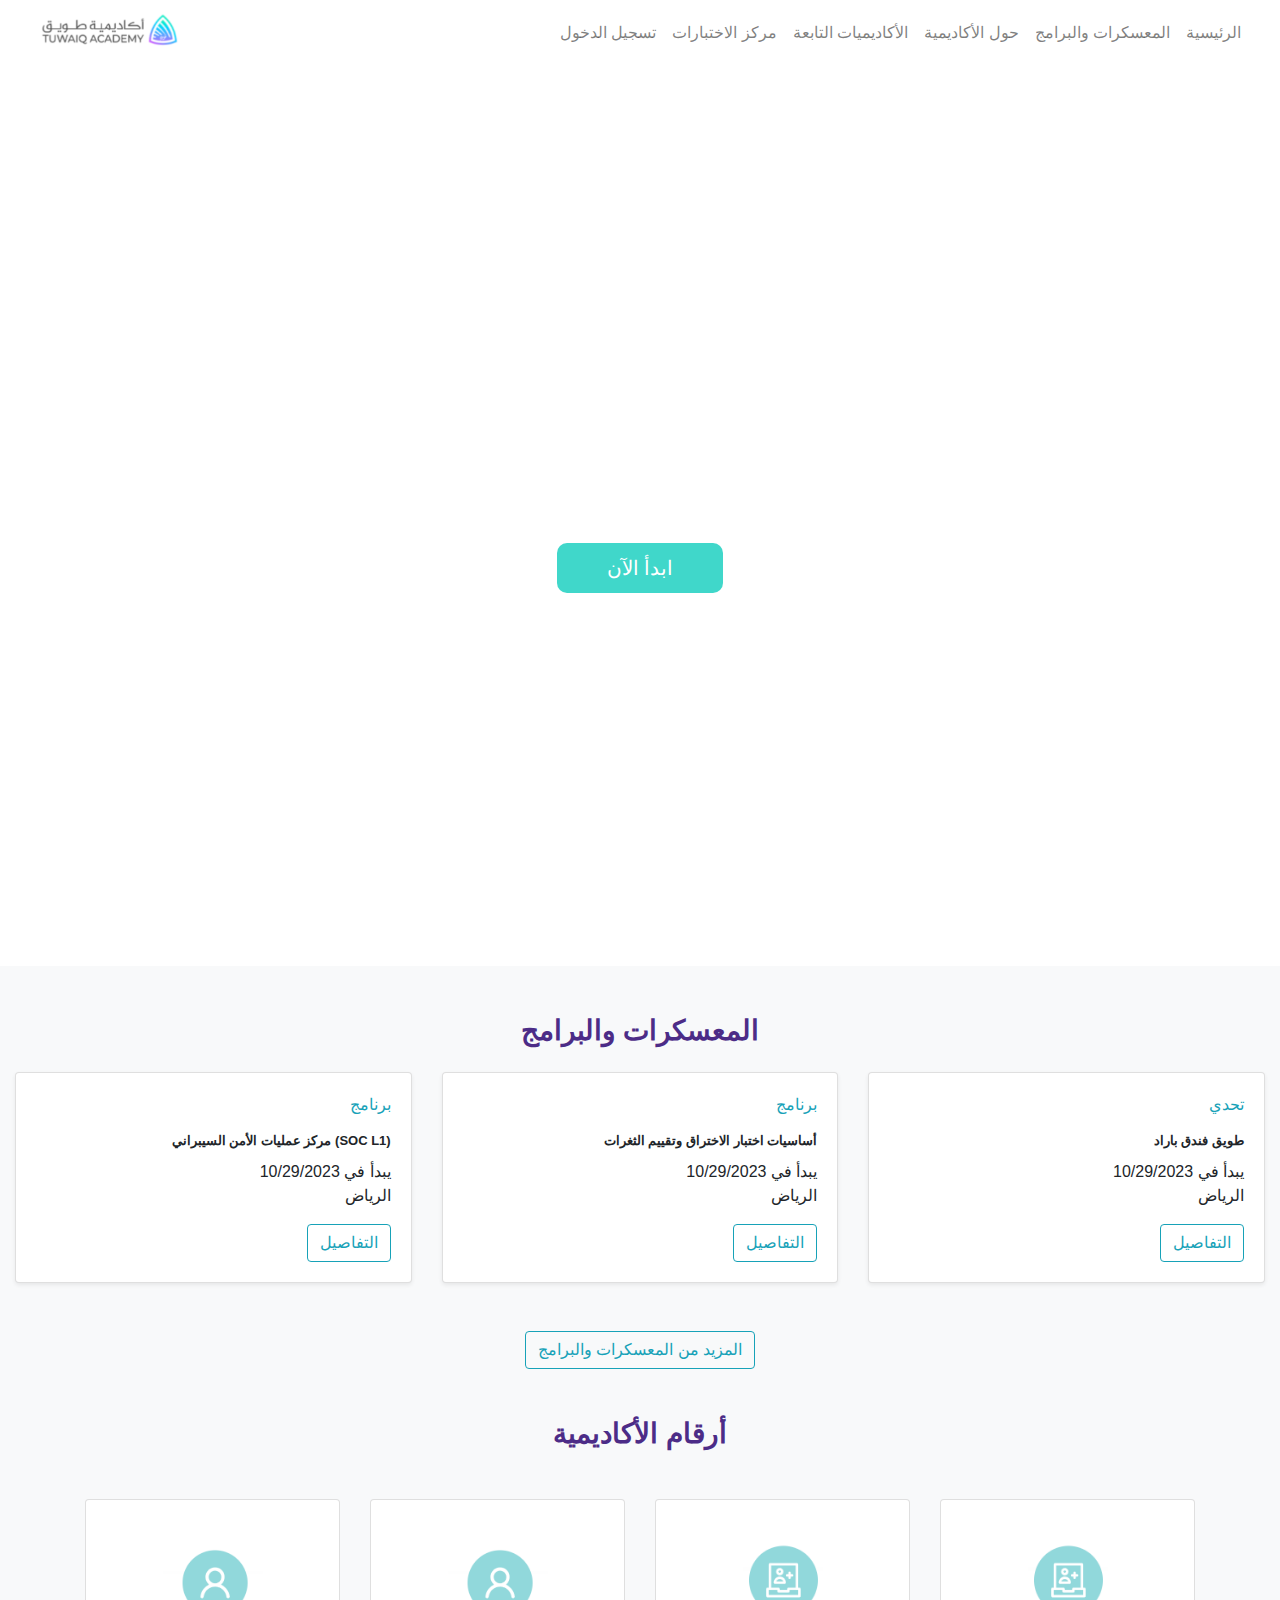
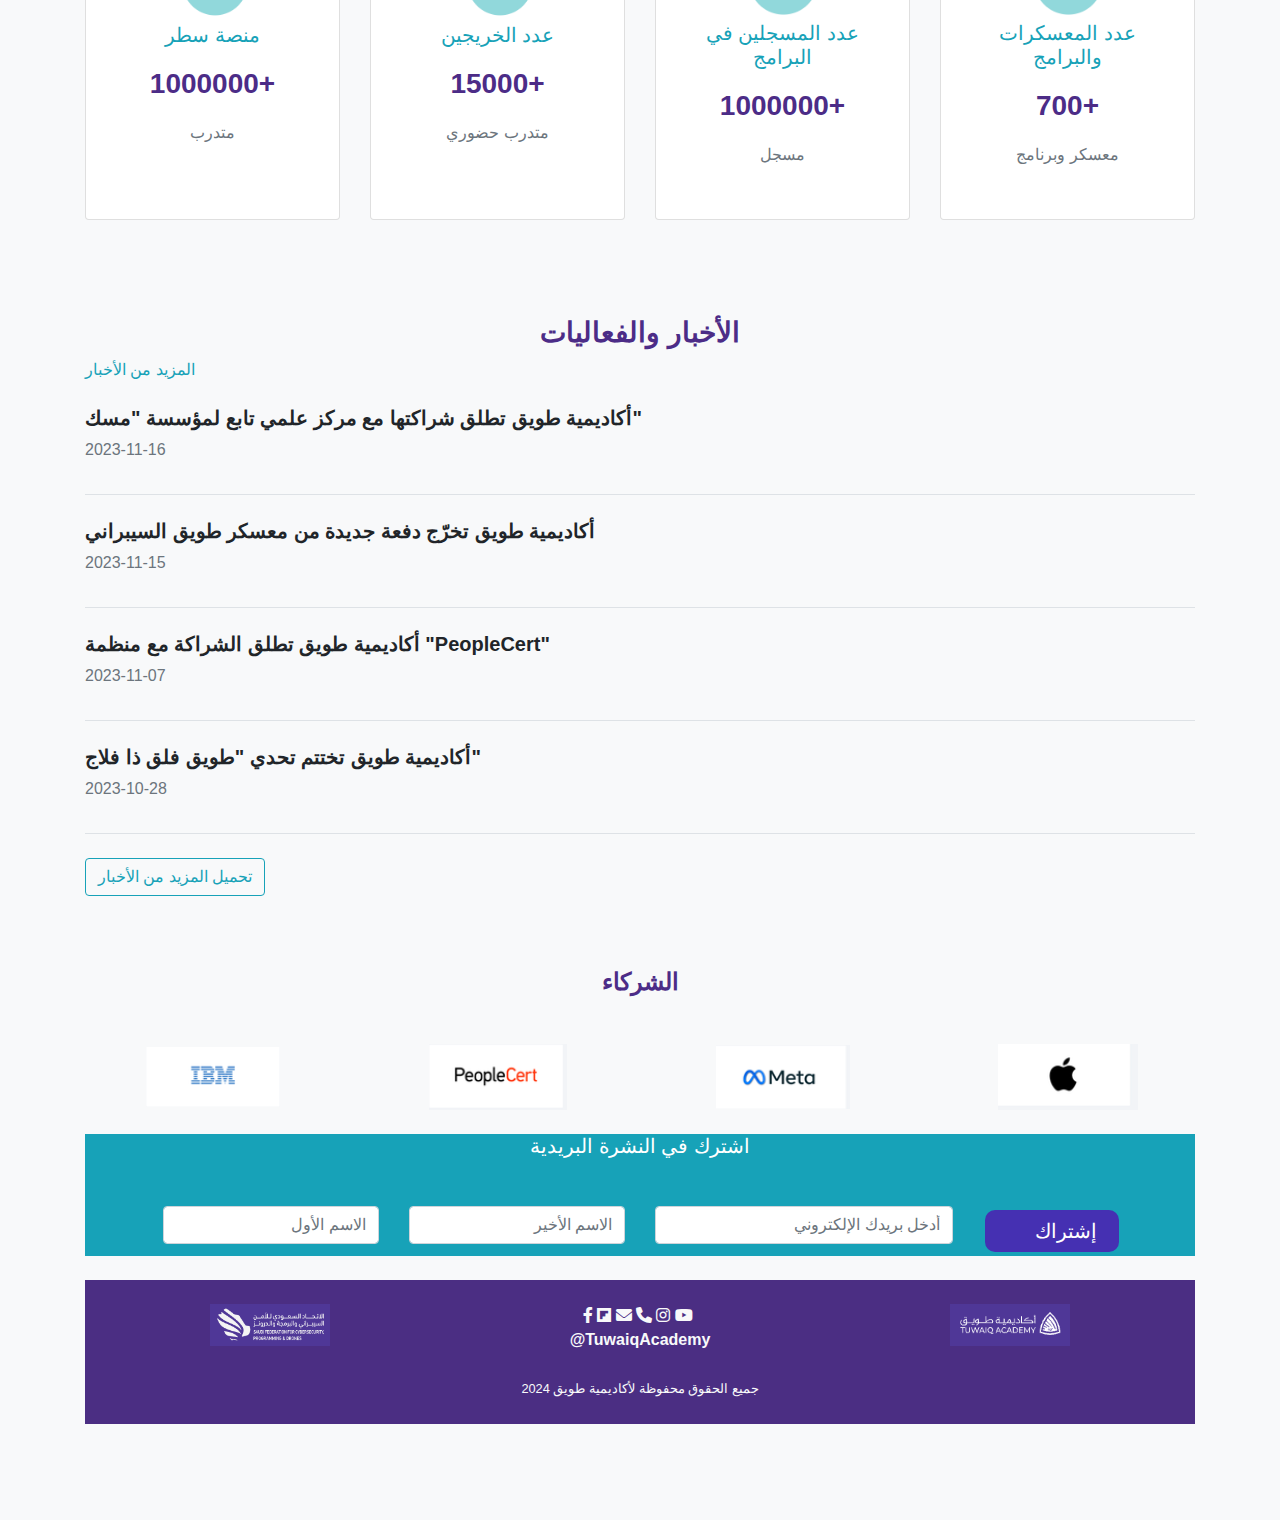
==== index.html @ 19e40dfb "write the bons section" ====
<!DOCTYPE html>
<html lang="en">

<head>
    <meta charset="UTF-8">
    <meta name="viewport" content="width=device-width, initial-scale=1.0">
    <title>Tuwaiq</title>
    <link rel="stylesheet" href="style.css">
   
    <link href="https://cdn.jsdelivr.net/npm/bootstrap@5.3.0-alpha1/dist/css/bootstrap.min.css" rel="stylesheet">
    <link rel="stylesheet" href="https://stackpath.bootstrapcdn.com/bootstrap/4.5.2/css/bootstrap.min.css">

    <link rel="icon" type="image/png" href="icon.png">
    <link rel="stylesheet" href="https://cdnjs.cloudflare.com/ajax/libs/font-awesome/6.0.0-beta3/css/all.min.css">
</head>

<body>
  <!-- Navbar Section -->
  <nav class="navbar navbar-expand-lg navbar-light bg-transparent">
    <div class="container-fluid">
      <a class="navbar-brand" href="#">
        <img src="logo.png" alt="Tuwaiq Academy" height="40">
      </a>
      <button class="navbar-toggler" type="button" data-bs-toggle="collapse" data-bs-target="#navbarNav"
        aria-controls="navbarNav" aria-expanded="false" aria-label="Toggle navigation">
        <span class="navbar-toggler-icon"></span>
      </button>
      <div class="collapse navbar-collapse" id="navbarNav">
        <ul class="navbar-nav ms-auto">
          <li class="nav-item text-info">
            <a class="nav-link " href="#">تسجيل الدخول</a>
      

          </li>
          <li class="nav-item">
            <a class="nav-link" href="#">مركز الاختبارات</a>
          </li>
          <li class="nav-item">
            <a class="nav-link" href="#">الأكاديميات التابعة</a>
          </li>

          <li class="nav-item">
            <a class="nav-link" href="about.html">حول الأكاديمية</a>
          </li>
          <li class="nav-item">
            <a class="nav-link" href="#">المعسكرات والبرامج</a>
          </li>
          <li class="nav-item">
            <a class="nav-link" href="index.html">الرئيسية</a>
          </li>
        </ul>
      </div>
    </div>
  </nav>
    <div class="video-container">
        <video autoplay loop muted>
            <source src="https://tuwaiq.edu.sa/videos/introS2.mp4" type="video/mp4">
            Your browser does not support video
        </video>
        <div class="video-content">
            <div>
                <h1>تعلم تقنيات
                    <br>المستقبل
                </h1>
                <button type="button" class="btn-green">ابدأ الآن </button>

            </div>
        </div>
    </div>


    <!-- المعسكرات والبرامج-->

    <div class="container-fluid bg-light py-5">
        <h3 class="text-center mb-4 text-purple">المعسكرات والبرامج</h3>

        <div class="row justify-content-center">
       
            <div class="col-lg-4 col-md-6 mb-4">
                <div class="card shadow-sm">
                    <div class="card-body text-right">
                        <p class="text-info">برنامج</p>
                        <h5 class="card-title text-blod">مركز عمليات الأمن السيبراني (SOC L1)</h5>
                        <div class="d-flex justify-content-between mb-3">
                            <div class="week"> </div>
                            <div> يبدأ في 10/29/2023 <br>الرياض</div>
                        </div>
                        <a href="#" class="btn btn-outline-info ">التفاصيل</a>
                    </div>
                </div>
            </div>


            <div class="col-lg-4 col-md-6 mb-4">
                <div class="card shadow-sm">
                    <div class="card-body text-right">
                        <p class="text-info">برنامج</p>
                        <h5 class="card-title text-blod">أساسيات اختبار الاختراق وتقييم الثغرات</h5>
                        <div class="d-flex justify-content-between mb-3">
                            <div class="week"> </div>
                            <div> يبدأ في 10/29/2023 <br>الرياض</div>

                        </div>
                        <a href="#" class="btn btn-outline-info">التفاصيل</a>
                    </div>
                </div>
            </div>


            <div class="col-lg-4 col-md-6 mb-4">
                <div class="card shadow-sm">
                    <div class="card-body text-right">
                        <p class="text-info">تحدي</p>
                        <h5 class="card-title text-blod">طويق فندق باراد</h5>
                        <div class="d-flex justify-content-between mb-3">
                            <div class="week"> </div>
                            <div> يبدأ في 10/29/2023 <br>الرياض</div>
                        </div>

                        <a href="#" class="btn btn-outline-info ">التفاصيل</a>
                    </div>

                </div>
            </div>
        </div>

        <div class="text-center mt-4">
            <a href="#" class="btn btn-outline-info">المزيد من المعسكرات والبرامج</a>
        </div>
    




    <!---->
    <div class="container py-5">
        <h3 class="text-center mb-4 text-purple"> أرقام الأكاديمية</h3>
        <br>

        <div class="row row-cols-1 row-cols-md-4 g-4 text-center">

            <div class="col">
                <div class="card h-100 p-3">
                    <div class="card-body">

                        <div>
                            <img src="person.png" width="100" alt="">
                            <h5 class="card-title mb-3 text-info ">منصة سطر</h5>
                            <p class="card-text fs-3 text-purple">1000000+</p>
                            <p class="text-muted">متدرب</p>
                        </div>
                    </div>
                </div>
            </div>

            <div class="col">
                <div class="card h-100 p-3">
                    <div class="card-body">

                        <img src="person.png" width="100" alt="">
                        <h5 class="card-title mb-3 text-info">عدد الخريجين</h5>
                        <p class="card-text fs-3 text-purple">15000+</p>
                        <p class="text-muted">متدرب حضوري</p>
                    </div>
                </div>
            </div>

            <div class="col">
                <div class="card h-100 p-3">
                    <div class="card-body">

                        <img src="reg.png" width="80" alt="">

                        <h5 class="card-title mb-3 text-info">عدد المسجلين في البرامج</h5>
                        <p class="card-text fs-3 text-purple">1000000+</p>
                        <p class="text-muted">مسجل</p>
                    </div>
                </div>
            </div>

            <div class="col">
                <div class="card h-100 p-3">
                    <div class="card-body">

                        <img src="reg.png" width="80" alt="">
                        <h5 class="card-title mb-3 text-info">عدد المعسكرات والبرامج</h5>
                        <p class="card-text fs-3 text-purple">700+</p>
                        <p class="text-muted">معسكر وبرنامج</p>
                    </div>
                </div>
            </div>
        </div>
    </div>
    

    <section class="container my-5">
      <!-- Title -->
      <div class="row ">
        <div class="col-12">
          <h3 class="fw-bold text-purple text-center">الأخبار والفعاليات</h3>
          <a href="#" class="text-info mb-8 ">المزيد من الأخبار</a>
        </div>
      </div>
  
      <!-- News -->
      <div class="row">
        <div class="col-12">
         
          <div class="border-bottom pb-3 mb-4">
           
            <br>
            <h5 class="fw-bold">أكاديمية طويق تطلق شراكتها مع مركز علمي تابع لمؤسسة "مسك"</h5>
            <p class="text-muted">2023-11-16</p>
          </div>
  
        
          <div class="border-bottom pb-3 mb-4">
            <h5 class="fw-bold">أكاديمية طويق تخرّج دفعة جديدة من معسكر طويق السيبراني</h5>
            <p class="text-muted">2023-11-15</p>
          </div>
  
          <div class="border-bottom pb-3 mb-4">
            <h5 class="fw-bold">أكاديمية طويق تطلق الشراكة مع منظمة "PeopleCert"</h5>
            <p class="text-muted">2023-11-07</p>
          </div>
  
          <div class="border-bottom pb-3 mb-4">
            <h5 class="fw-bold">أكاديمية طويق تختتم تحدي "طويق فلق ذا فلاج"</h5>
            <p class="text-muted">2023-10-28</p>
          </div>
        </div>
      </div>
  

      <div class="row text-purple ">
        <div class="col-12">
          <button class="btn btn-outline-info ">تحميل المزيد من الأخبار</button>
        </div>
      </div>
    </section>





    <!-- الشركاء -->
    <div class="container my-5 bg-light text-small">
        <br>
        <h4 class="text-center mb-4 text-purple text-small">الشركاء</h4>
        <br>
        <div class="row align-items-center justify-content-center text-center">
            <!-- IBM Logo -->
            <div class="col">
                <img src="IBM.png" alt="IBM" class="img-fluid">
            </div>
            <!-- PeopleCert Logo -->
            <div class="col">
                <img src="PeopleCart.png" alt="PeopleCert" class="img-fluid">
            </div>
            <!-- Meta Logo -->
            <div class="col">
                <img src="Meta.png" alt="Meta" class="img-fluid">
            </div>

            <div class="col">
                <img src="Apple.png" alt="Apple" class="img-fluid">
                
            </div>
        </div>

<br>

  <!-- Newsletter Subscription Section -->
  <section id="mail" class="py-8 bg-info pb-14">
    <div class="container mx-auto">
      <h5 class="mb-5 text-3xl font-bold text-center text-white">اشترك في النشرة البريدية</h5>
      <div class="d-flex justify-content-center">
        <form class="row g-3" method="post">
          <div class="col-lg-3 col-md-6 col-12">
            <input type="text" class="form-control text-end" placeholder="الاسم الأول" name="fName">
          </div>
          <div class="col-lg-3 col-md-6 col-12">
            <input type="text" class="form-control text-end" placeholder="الاسم الأخير" name="lName">
          </div>
          <div class="col-lg-4 col-md-6 col-12">
            <input type="email" class="form-control text-end" placeholder="أدخل بريدك الإلكتروني" name="email">
          </div>
          <div class="col-lg-2 col-md-6 col-12">
            <button type="submit" class=" w-100 btn-purple">إشتراك</button>
          </div>
        </form>
      </div>
    </div>
  </section >

    <br>

    <footer class="text-light" style="background-color: #4b2e83;">
        <div class="container py-4">
          <div class="row text-center">
            <!-- Left logo -->
            <div class="col-md-4">
              <img src="cyber.png" class="img-fluid mb-2" alt="Left Logo" style="width: 120px;">
            </div>
    
           
            <div class="col-md-4 text-center text-md-start mb-3 mb-md-0 ">
              <div>
                <a href="#" class="social-link text-light"><i class="fab fa-facebook-f"></i></a>
                <a href="#" class="social-link text-light "><i class="fab fa-flipboard "></i></a>
                <a href="#" class="fa fa-envelope text-light"></a>
                <a href="#" class="fa fa-phone text-light"></a>
                <a href="#" class="social-link text-light "><i class="fab fa-instagram"></i></a>
                <a href="#" class="social-link text-light"><i class="fab fa-youtube"></i></a>
                <a href="#" class="social-link text-light"><i class="fab fa-x-twitter"></i></a>
                <p class="mb-2 fw-bold">@TuwaiqAcademy</p>
              </div>
            </div>
    
            <!-- Right logo -->
            <div class="col-md-4">
              <img src="logo-f.png" class="img-fluid mb-2" alt="Right Logo" style="width: 120px;">
            </div>
          </div>
    
          <div class="row text-center mt-3">
            <div class="col-12">
              <small>جميع الحقوق محفوظة لأكاديمية طويق 2024</small>
            </div>
          </div>
        </div>
      </footer>
</section>
</div>
</div>

    <script src="https://cdn.jsdelivr.net/npm/bootstrap@5.3.0-alpha1/dist/js/bootstrap.bundle.min.js"></script>
</body>

</html>
---- style.css ----
body, html {
    margin: 0;
    padding: 0;
    height: 100%;
    width: 100%;
}
.video-container {
    position: relative;
    width: 100vw;
    height: 100vh;
    overflow: hidden;
}
video {
    position: absolute;
    top: 50%;
    left: 50%;
    width: 100vw;
    height: 100vh;
    object-fit: cover;
    transform: translate(-50%, -50%);
  
}
.video-content {
    position: absolute;
    top: 0;
    left: 0;
    width: 100vw;
    height: 100vh;
    display: flex;
    justify-content: center;
    align-items: center;
    text-align: center;
    color: white;
 

}
h1 {
    font-size: 10vw;
    margin-bottom: 5vh;
  
}
.btn-green {
    background-color: #40d7ca; 
    color: white; 
    border: none; 
    padding: 10px 50px; 
    text-align: center; 
    font-size: 20px;
    font-weight: 500;
    margin: 4px 2px;
    cursor: pointer; 
    border-radius: 10px; 
}
.btn-green:hover {
    background-color: #30a98f;
}
.text-purple {
    color: #4c2c87; 
    font-weight: bold;
}


.text-blod{
    font-weight: bold;
    font-size: small;
}

.btn-purple{
    background-color: #4530b2;
    color: white; 
    border: none; 
    padding: 6px 50px; 
    text-align: center; 
    font-size: 20px;
    font-weight: 500;
    margin: 4px 2px;
    cursor: pointer; 
    border-radius: 10px;
}
.btn-purple:hover{
background-color: #7863ee;
}


.bg-custom {
    background-color: #a0d2eb; /* Light teal background, adjust as needed */
}
.btn-custom {
    background-color: #6351ce; /* Custom purple background color */
    color: white; /* White text color */
    border: none; /* No border */
}
.btn-custom:hover {
    background-color: #4530b2; /* Darker purple on hover */
}
.text-custom {
    color: #ffffff; /* White text color */
    background-color: rgba(0, 0, 0, 0.1); /* Slightly dark background on text */
    padding: 5px 15px; /* Padding around text */
    border-radius: 5px; /* Rounded corners */
}


.footer {
    background-color: #4c3398; /* Dark purple background */
    color: white; /* White text color */
    padding: 20px 0; /* Padding for the footer */
}
.footer a {
    color: white; /* Ensures all links are white */
    margin-right: 15px; /* Space between icons */
}
.footer a:hover {
    color: #ada8b6; /* Light purple for hover state */
}
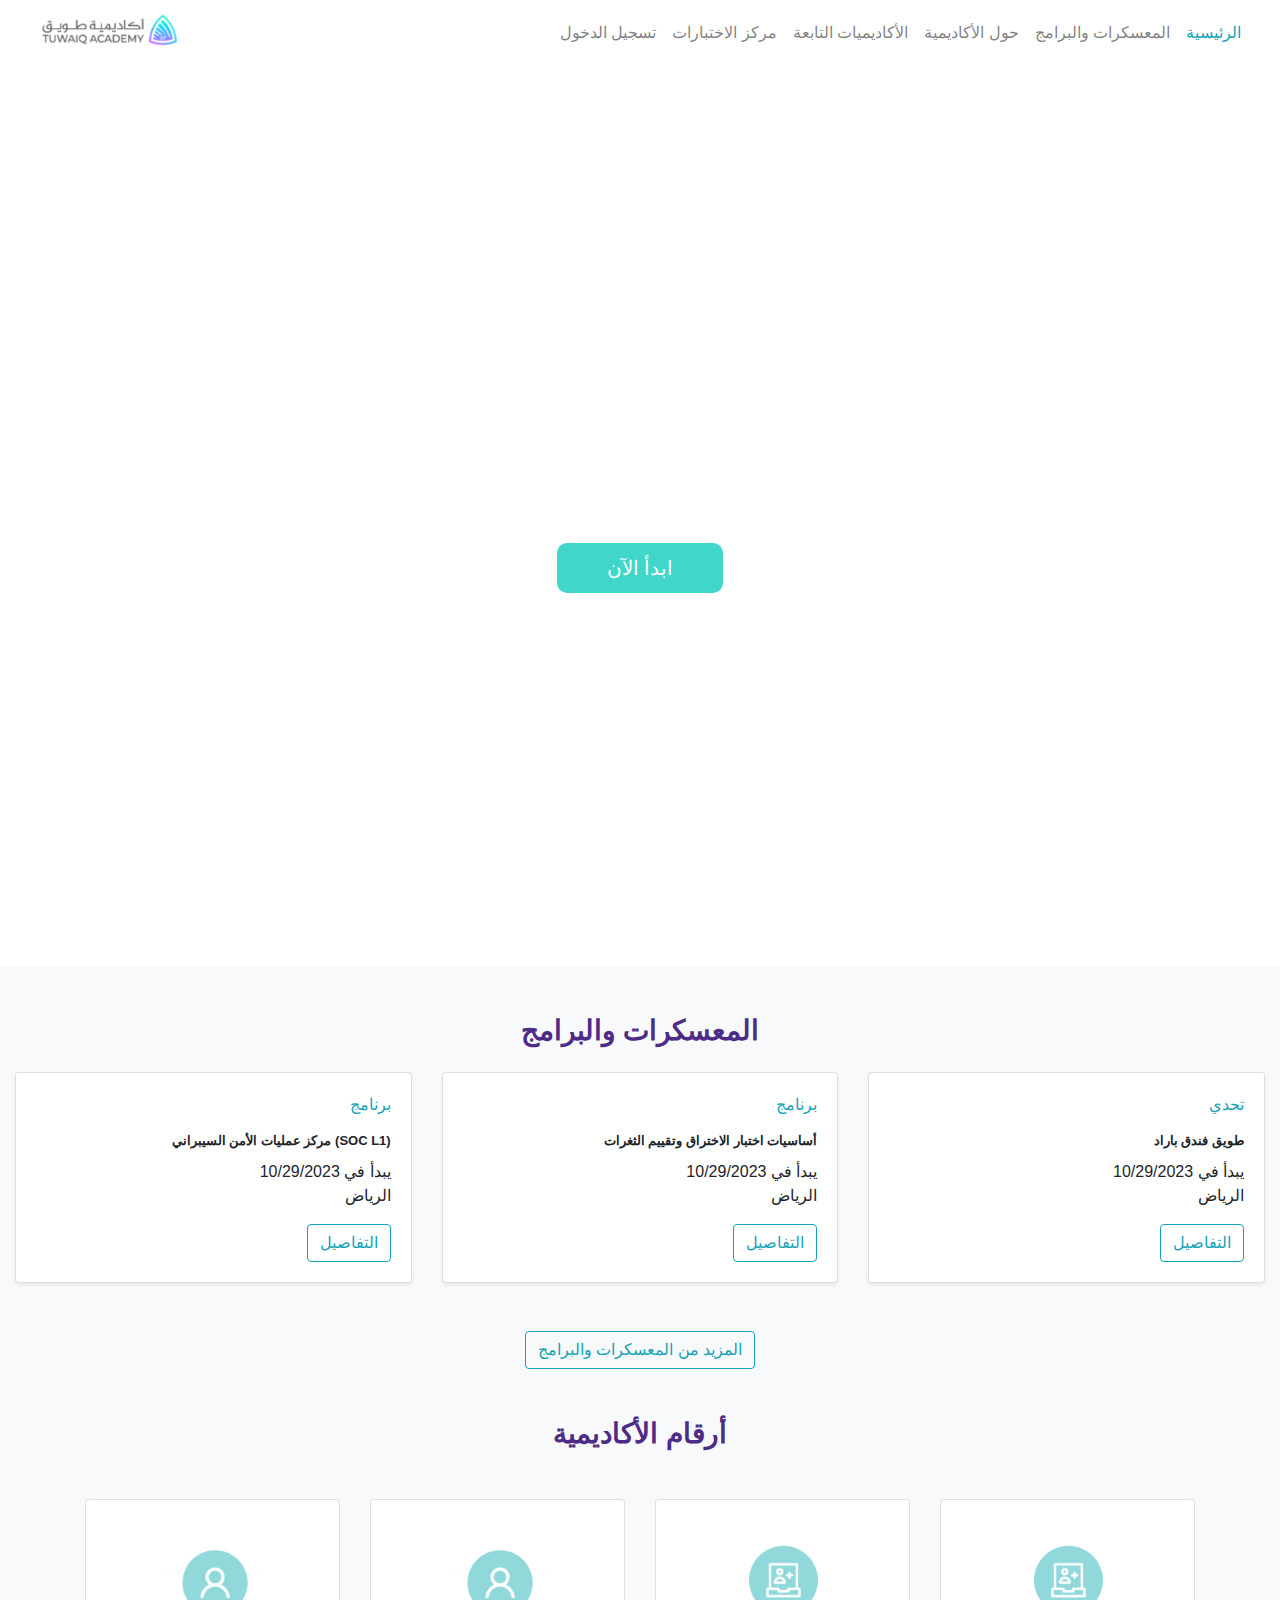
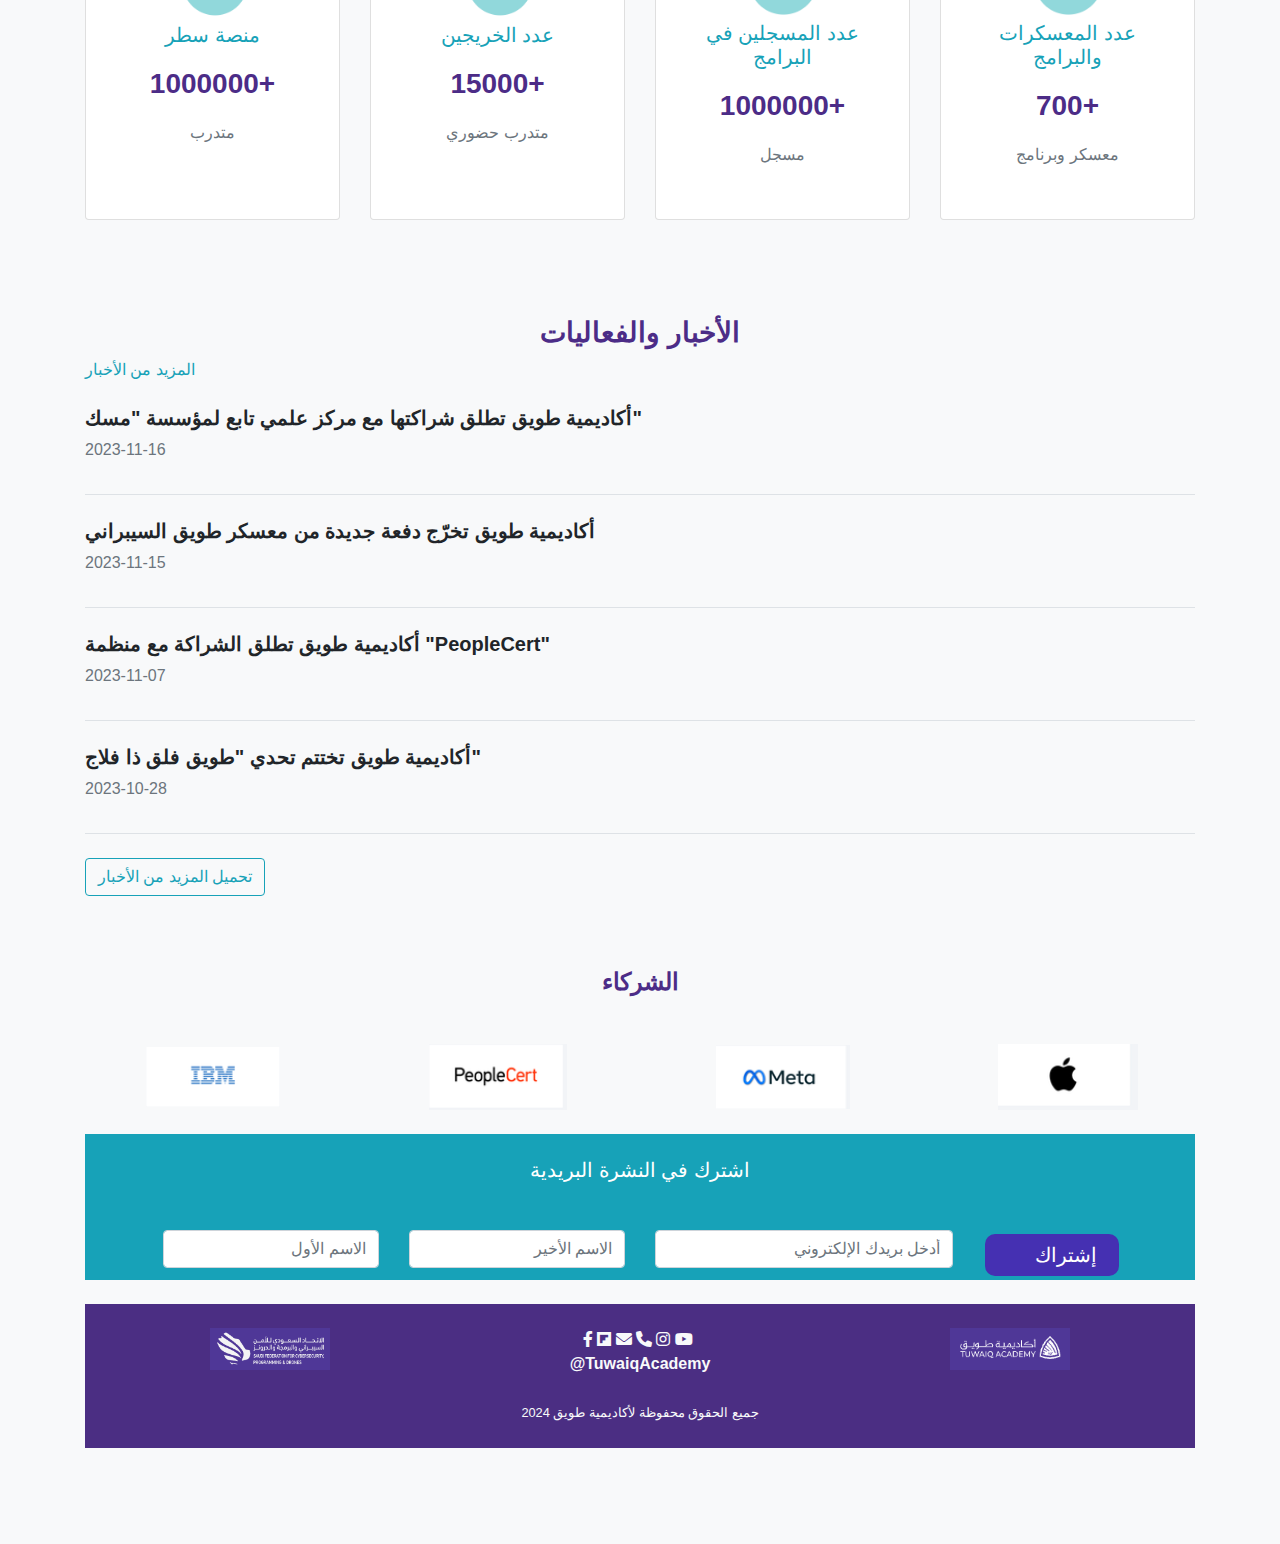
==== commit fec8c713: "add hover on home and about page" ====
--- a/index.html
+++ b/index.html
@@ -15,7 +15,7 @@
 </head>
 
 <body>
-  <!-- Navbar Section -->
+  <!-- Navbar  -->
   <nav class="navbar navbar-expand-lg navbar-light bg-transparent">
     <div class="container-fluid">
       <a class="navbar-brand" href="#">
@@ -46,7 +46,7 @@
             <a class="nav-link" href="#">المعسكرات والبرامج</a>
           </li>
           <li class="nav-item">
-            <a class="nav-link" href="index.html">الرئيسية</a>
+            <a class="nav-link text-info" href="index.html">الرئيسية</a>
           </li>
         </ul>
       </div>
@@ -194,7 +194,7 @@
     
 
     <section class="container my-5">
-      <!-- Title -->
+    <!-- الاخبار -->
       <div class="row ">
         <div class="col-12">
           <h3 class="fw-bold text-purple text-center">الأخبار والفعاليات</h3>
@@ -202,7 +202,7 @@
         </div>
       </div>
   
-      <!-- News -->
+ 
       <div class="row">
         <div class="col-12">
          
@@ -270,9 +270,10 @@
 
 <br>
 
-  <!-- Newsletter Subscription Section -->
+  <!-- قسم مشاركه الطالب -->
   <section id="mail" class="py-8 bg-info pb-14">
     <div class="container mx-auto">
+      <br>
       <h5 class="mb-5 text-3xl font-bold text-center text-white">اشترك في النشرة البريدية</h5>
       <div class="d-flex justify-content-center">
         <form class="row g-3" method="post">
@@ -285,7 +286,7 @@
           <div class="col-lg-4 col-md-6 col-12">
             <input type="email" class="form-control text-end" placeholder="أدخل بريدك الإلكتروني" name="email">
           </div>
-          <div class="col-lg-2 col-md-6 col-12">
+          <div class="col-lg-2 col-md-6 col-12 ">
             <button type="submit" class=" w-100 btn-purple">إشتراك</button>
           </div>
         </form>
--- a/style.css
+++ b/style.css
@@ -83,33 +83,34 @@
 
 
 .bg-custom {
-    background-color: #a0d2eb; /* Light teal background, adjust as needed */
+    background-color: #a0d2eb; 
 }
 .btn-custom {
-    background-color: #6351ce; /* Custom purple background color */
-    color: white; /* White text color */
-    border: none; /* No border */
+    background-color: #6351ce; 
+    color: white;
+    border: none;
 }
 .btn-custom:hover {
-    background-color: #4530b2; /* Darker purple on hover */
+    background-color: #4530b2;
 }
 .text-custom {
-    color: #ffffff; /* White text color */
-    background-color: rgba(0, 0, 0, 0.1); /* Slightly dark background on text */
-    padding: 5px 15px; /* Padding around text */
-    border-radius: 5px; /* Rounded corners */
+    color: #ffffff;
+    background-color: rgba(0, 0, 0, 0.1);
+    padding: 5px 15px; 
+    border-radius: 5px; 
 }
 
 
 .footer {
-    background-color: #4c3398; /* Dark purple background */
-    color: white; /* White text color */
-    padding: 20px 0; /* Padding for the footer */
+    background-color: #4c3398; 
+    color: white; 
+    padding: 20px 0; 
 }
 .footer a {
-    color: white; /* Ensures all links are white */
-    margin-right: 15px; /* Space between icons */
+    color: white; 
+    margin-right: 15px; 
 }
 .footer a:hover {
-    color: #ada8b6; /* Light purple for hover state */
-}+    color: #ada8b6;
+}
+
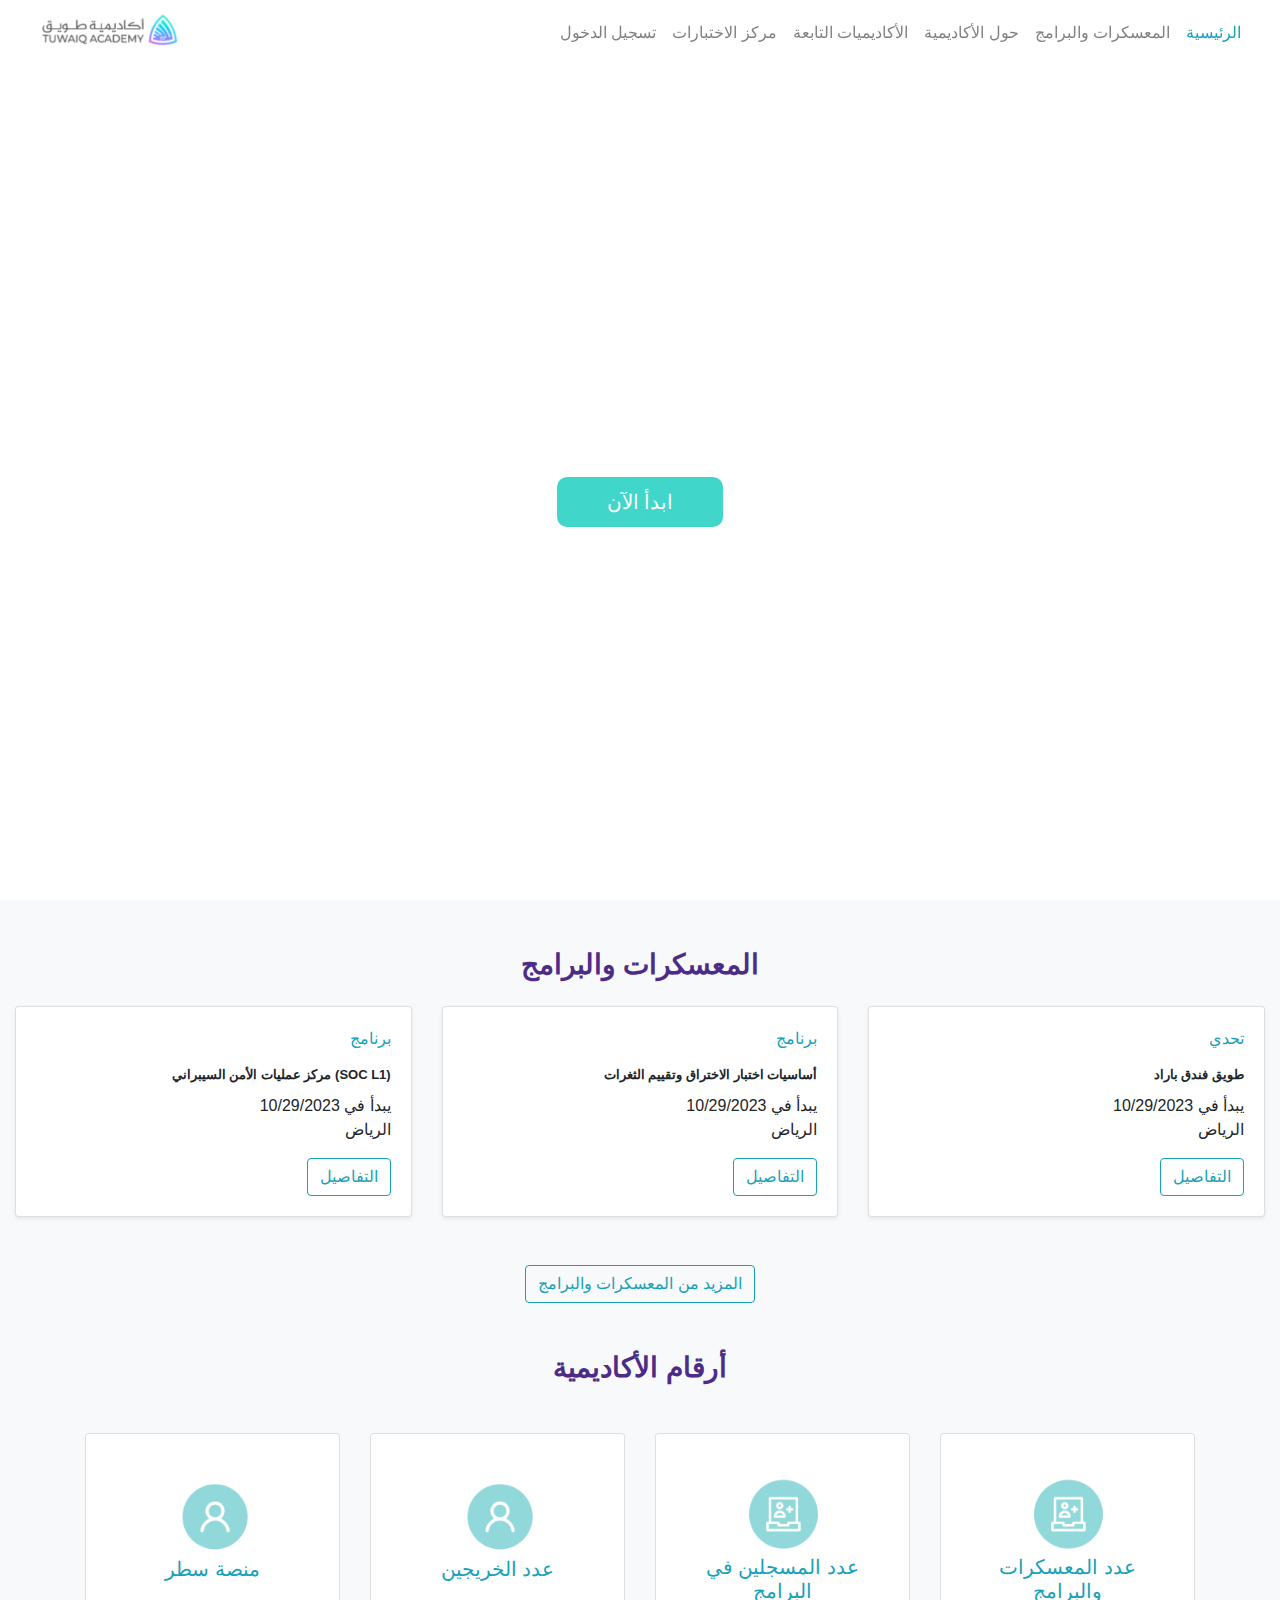
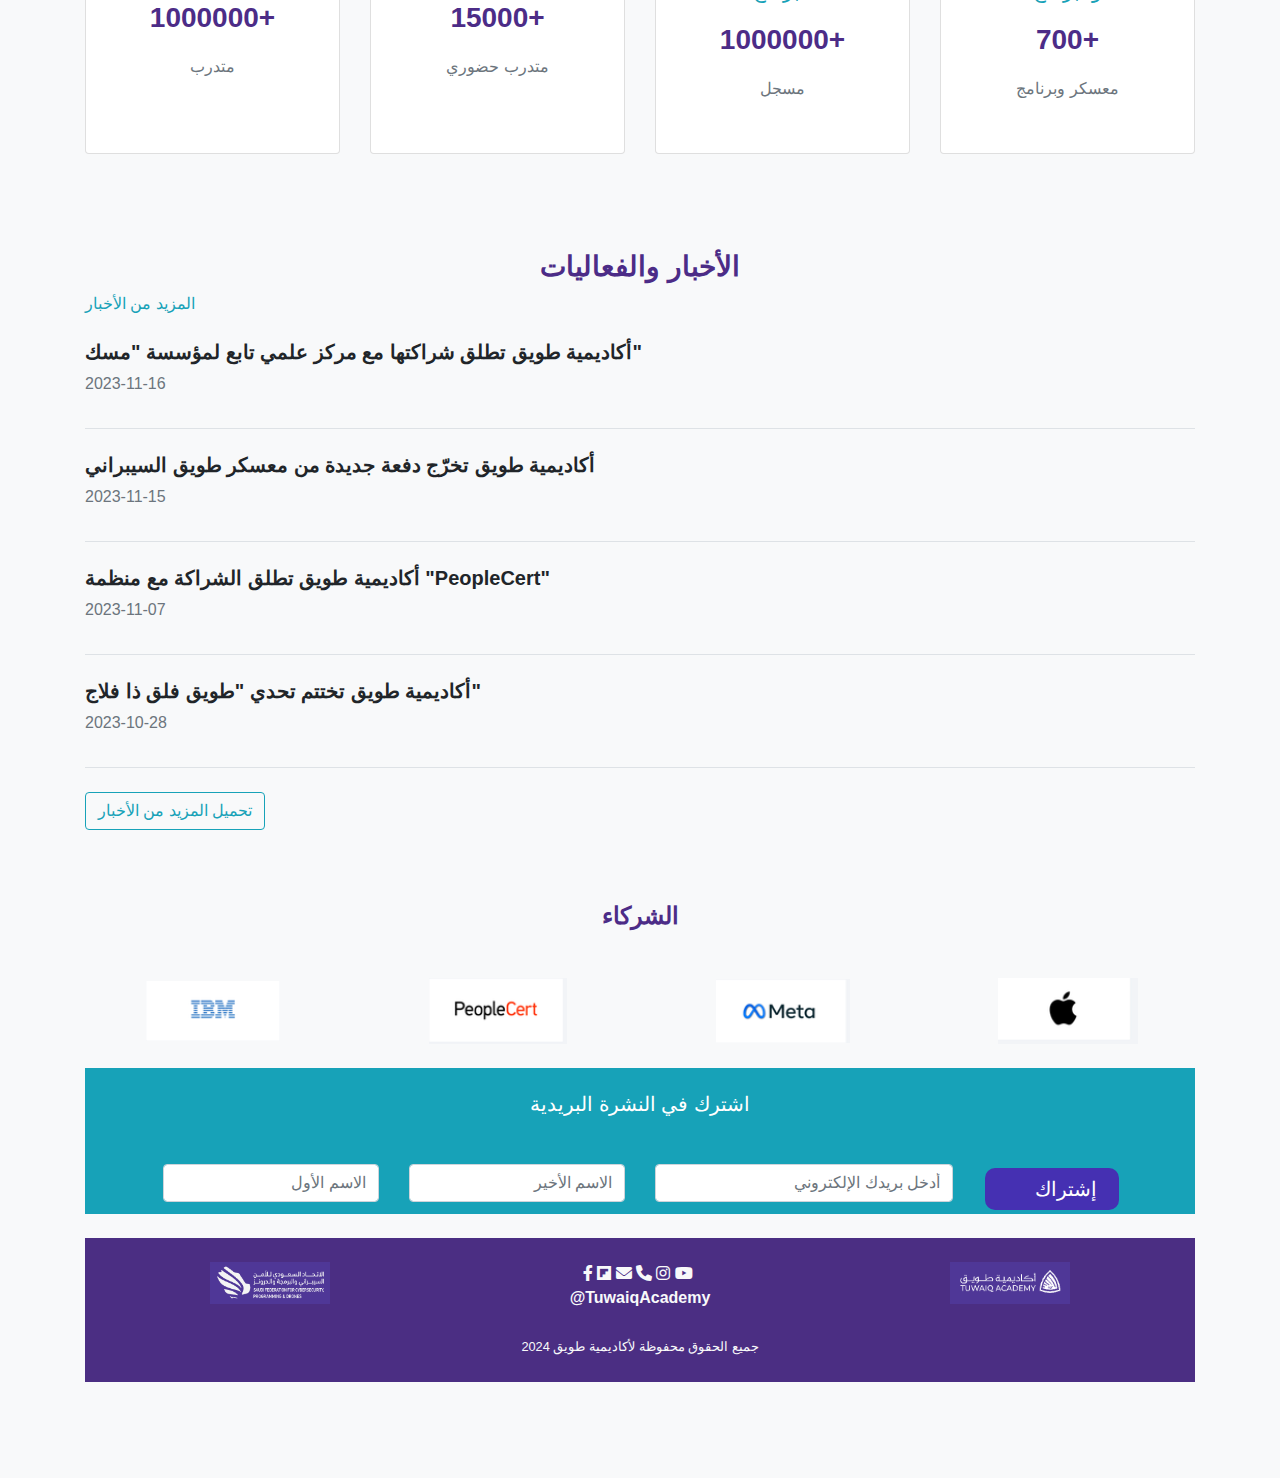
==== commit 61cbc6d9: "edit navbar to fixed" ====
--- a/index.html
+++ b/index.html
@@ -16,7 +16,7 @@
 
 <body>
   <!-- Navbar  -->
-  <nav class="navbar navbar-expand-lg navbar-light bg-transparent">
+  <nav class="navbar navbar-expand-lg navbar-light bg-transparent fixed-top">
     <div class="container-fluid">
       <a class="navbar-brand" href="#">
         <img src="logo.png" alt="Tuwaiq Academy" height="40">
@@ -317,12 +317,14 @@
                 <p class="mb-2 fw-bold">@TuwaiqAcademy</p>
               </div>
             </div>
-    
+         
             <!-- Right logo -->
             <div class="col-md-4">
               <img src="logo-f.png" class="img-fluid mb-2" alt="Right Logo" style="width: 120px;">
             </div>
           </div>
+
+          
     
           <div class="row text-center mt-3">
             <div class="col-12">
--- a/style.css
+++ b/style.css
@@ -10,30 +10,9 @@
     height: 100vh;
     overflow: hidden;
 }
-video {
-    position: absolute;
-    top: 50%;
-    left: 50%;
-    width: 100vw;
-    height: 100vh;
-    object-fit: cover;
-    transform: translate(-50%, -50%);
-  
-}
-.video-content {
-    position: absolute;
-    top: 0;
-    left: 0;
-    width: 100vw;
-    height: 100vh;
-    display: flex;
-    justify-content: center;
-    align-items: center;
-    text-align: center;
-    color: white;
- 
 
-}
+
+
 h1 {
     font-size: 10vw;
     margin-bottom: 5vh;
@@ -59,6 +38,31 @@
     font-weight: bold;
 }
 
+video {
+    position: absolute;
+    top: 50%;
+    left: 50%;
+    width: 100vw;
+    height: 100vh;
+    object-fit: cover;
+    transform: translate(-50%, -50%);
+    
+  
+}
+.video-content {
+    position: absolute;
+    top: 0;
+    left: 0;
+    width: 100vw;
+    height: 100vh;
+    display: flex;
+    justify-content: center;
+    align-items: center;
+    text-align: center;
+    color: white;
+ 
+
+}
 
 .text-blod{
     font-weight: bold;
@@ -113,4 +117,3 @@
 .footer a:hover {
     color: #ada8b6;
 }
-
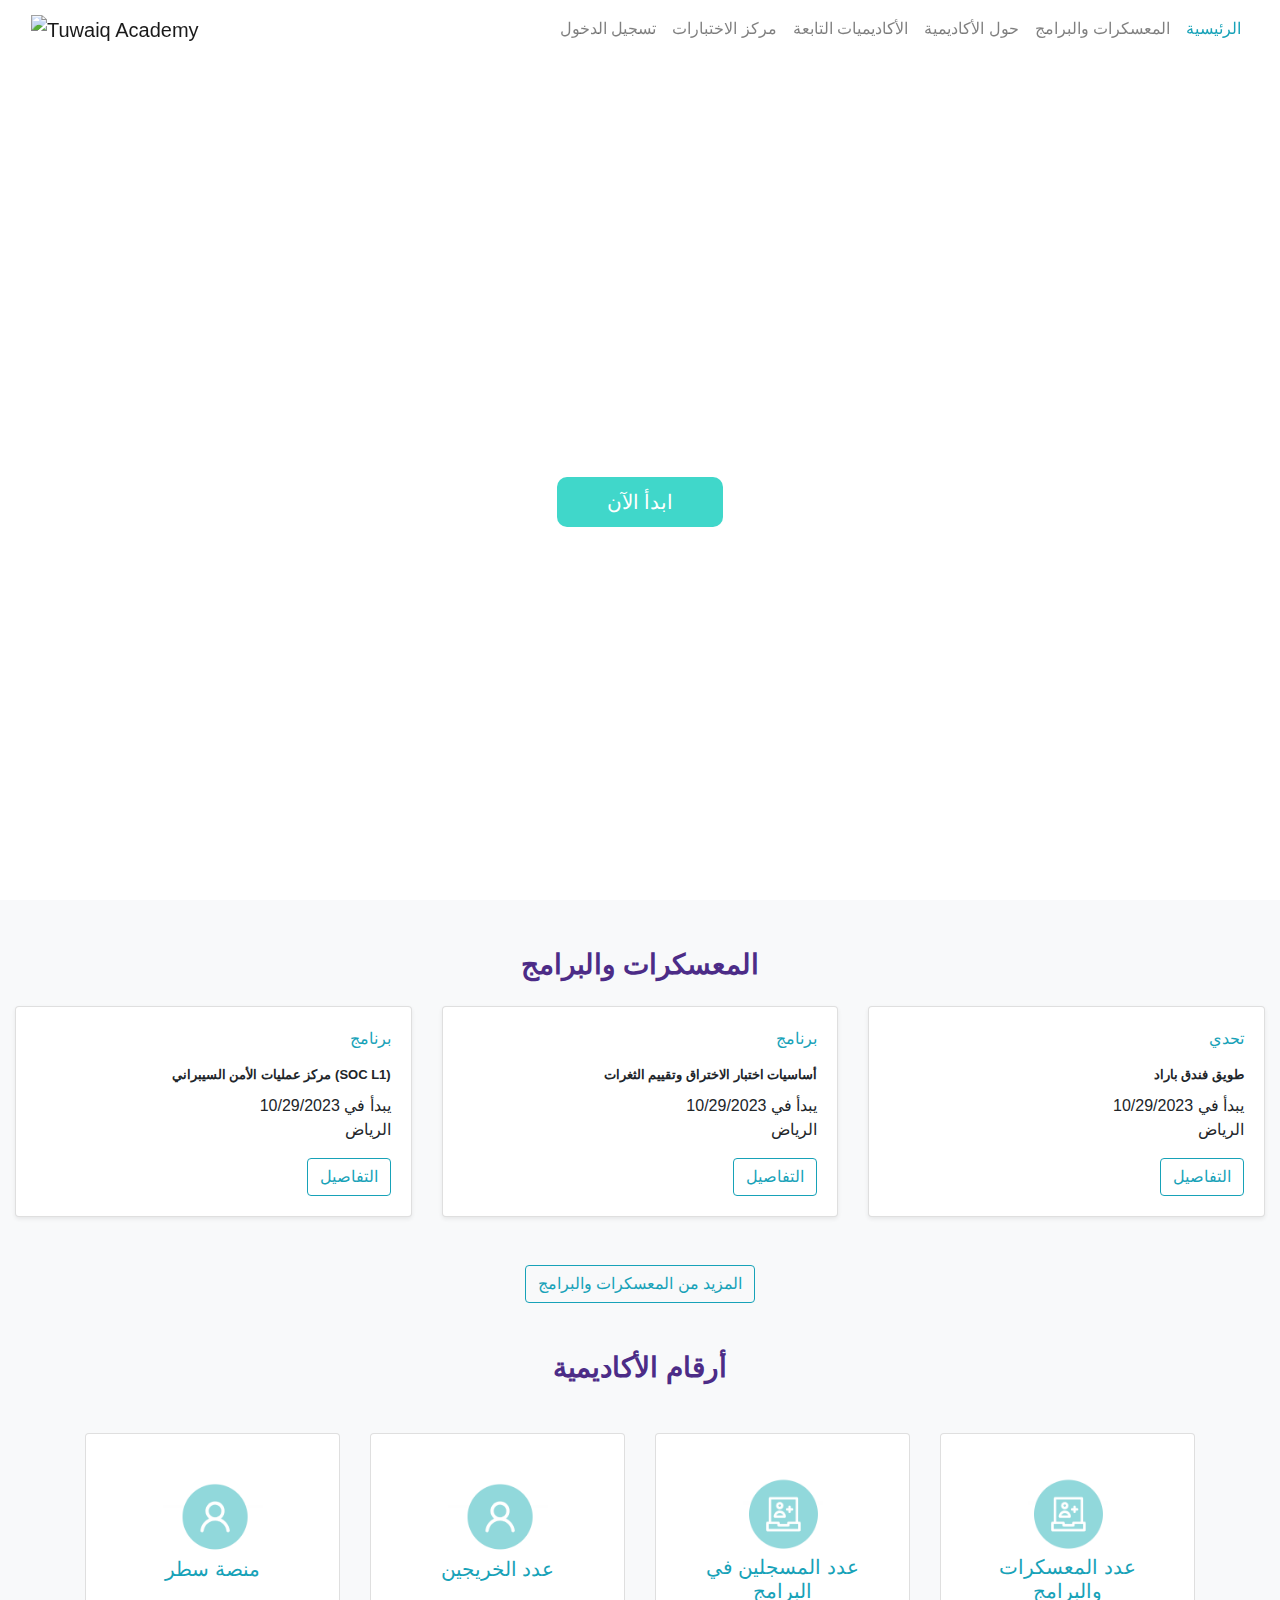
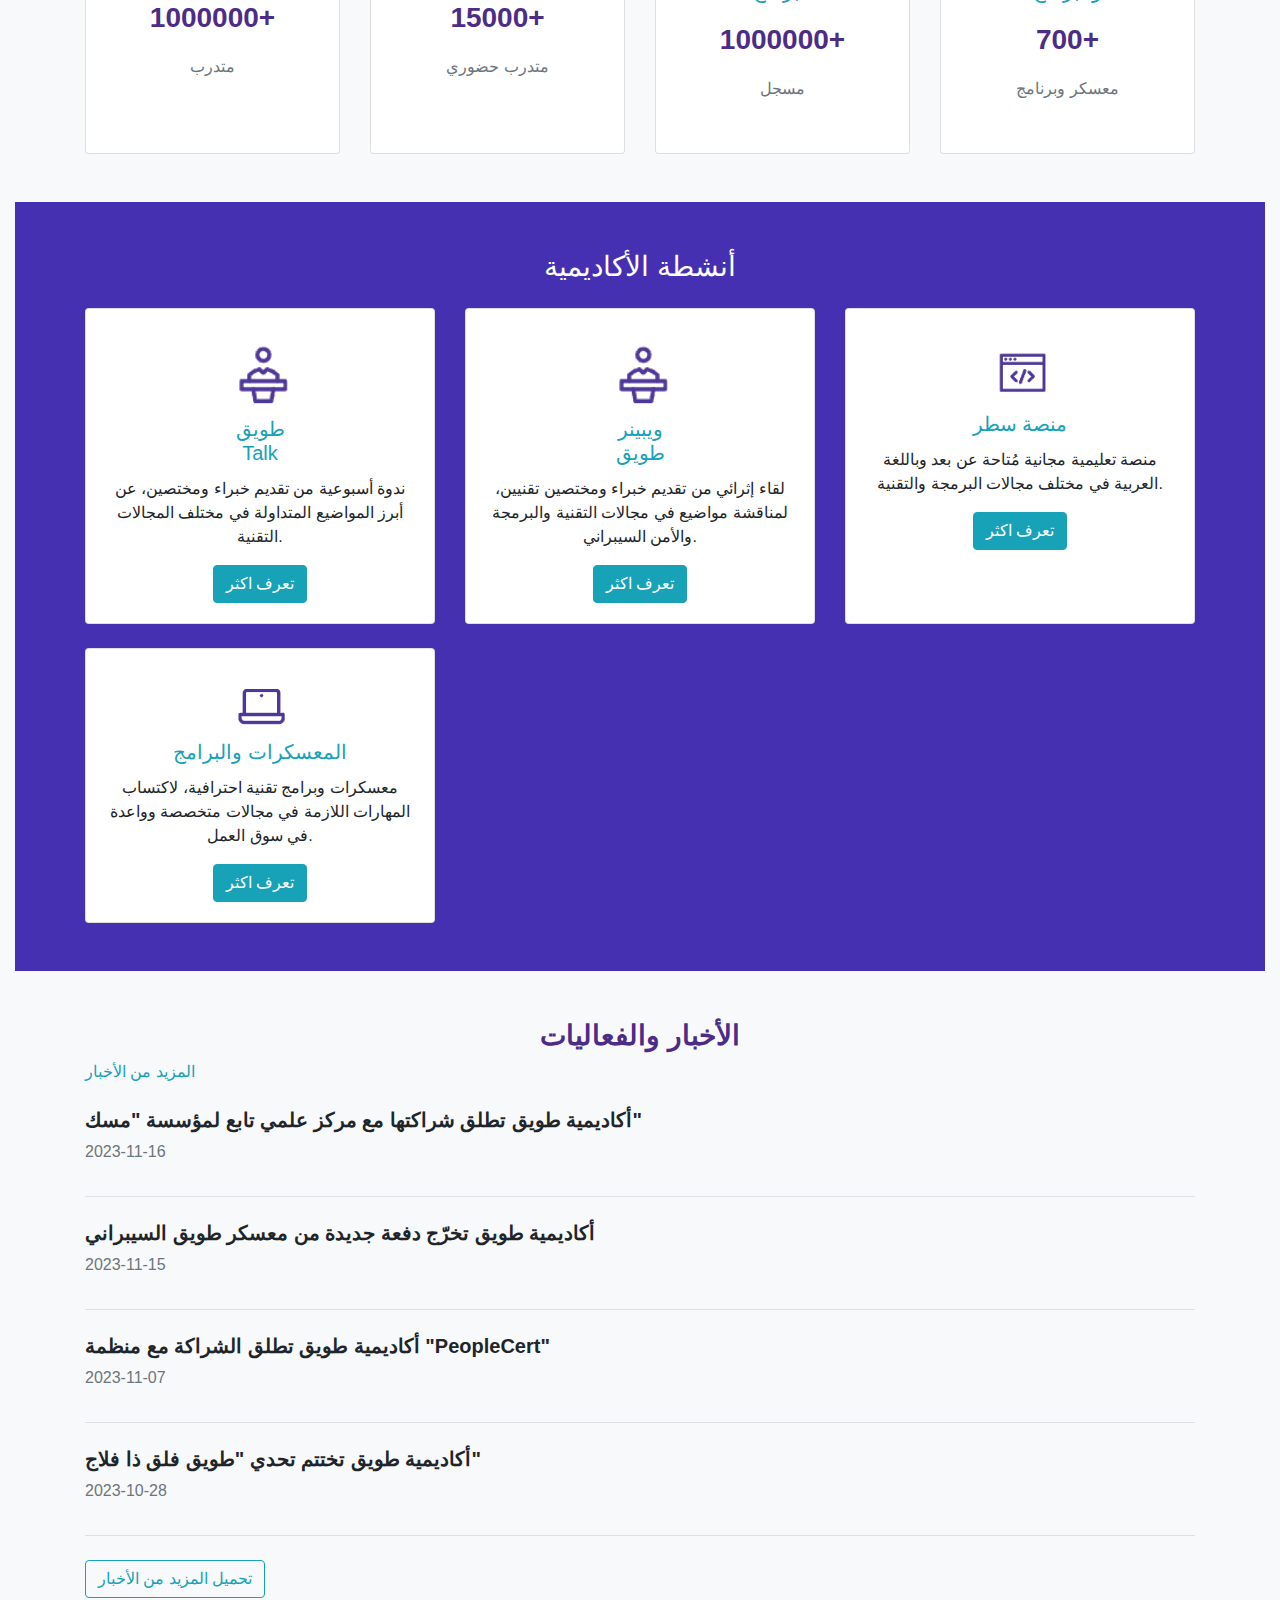
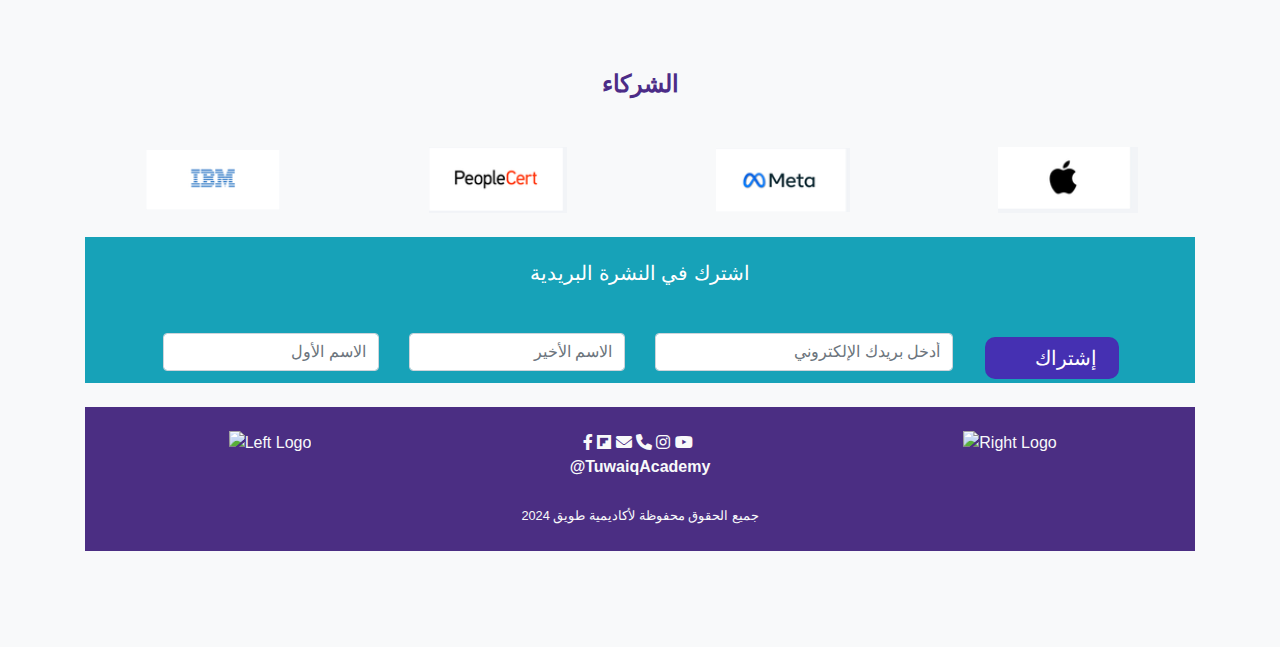
==== commit c81b26ad: "edit activity academy" ====
--- a/index.html
+++ b/index.html
@@ -19,7 +19,7 @@
   <nav class="navbar navbar-expand-lg navbar-light bg-transparent fixed-top">
     <div class="container-fluid">
       <a class="navbar-brand" href="#">
-        <img src="logo.png" alt="Tuwaiq Academy" height="40">
+        <img src="https://web.archive.org/web/20240814102443im_/https://cdn.tuwaiq.edu.sa/landing/images/logo/logo-h-white.png" alt="Tuwaiq Academy" height="70">
       </a>
       <button class="navbar-toggler" type="button" data-bs-toggle="collapse" data-bs-target="#navbarNav"
         aria-controls="navbarNav" aria-expanded="false" aria-label="Toggle navigation">
@@ -191,10 +191,75 @@
             </div>
         </div>
     </div>
-    
-
+    <!-- أنشطة الأكاديمية -->
+<div class="ff">
+    <div class="container py-5 ">
+      <h3 class="text-center mb-4 text-white"> أنشطة الأكاديمية</h3>
+      <div class="row g-4 ">
+          <div class="col-md-4 ">
+              <div class="card h-100 ">
+                  <div class="card-body text-center ">
+                      <i class="bi bi-chat-dots mb-3  " style="font-size: 2rem; "></i>
+                      <img src="talk.png" width="100" alt="">
+                      <h5 class="card-title text-info">طويق <br>Talk</h5>
+                      <p class="card-text">ندوة أسبوعية من تقديم خبراء ومختصين، عن أبرز المواضيع المتداولة في مختلف المجالات التقنية.</p>
+                      <a href="#" class="btn btn-info">تعرف اكثر </a>
+                  </div>
+              </div>
+          </div>
+          <div class="col-md-4">
+              <div class="card h-100">
+                  <div class="card-body text-center">
+                      <i class="bi bi-people-fill mb-3" style="font-size: 2rem;"></i>
+                      <img src="talk.png" width="100" alt="">
+                      <h5 class="card-title text-info">ويبينر
+                        <br>طويق </h5>
+                      <p class="card-text">لقاء إثرائي من تقديم خبراء ومختصين تقنيين، لمناقشة مواضيع في مجالات التقنية والبرمجة والأمن السيبراني.</p>
+                      <a href="#" class="btn btn-info">  تعرف اكثر </a>
+                  </div>
+              </div>
+          </div>
+          <div class="col-md-4">
+              <div class="card h-100">
+                  <div class="card-body text-center">
+                      <i class="bi bi-code-slash mb-3" style="font-size: 2rem;"></i>
+                      <img src="jj.png" width="100" alt="">
+                      <h5 class="card-title text-info"> منصة سطر</h5>
+                      <p class="card-text">منصة تعليمية مجانية مُتاحة عن بعد وباللغة العربية في مختلف مجالات البرمجة والتقنية.</p>
+                      <a href="#" class="btn btn-info">تعرف اكثر </a>
+                  </div>
+              </div>
+          </div>
+          <div class="col-md-4">
+            <div class="card h-100">
+                <div class="card-body text-center">
+                    <i class="bi bi-code-slash mb-3" style="font-size: 2rem;"></i>
+                    <img src="lab.png" width="100" alt="">
+                    <h5 class="card-title text-info">المعسكرات
+                      والبرامج </h5>
+                    <p class="card-text ">معسكرات وبرامج تقنية احترافية، لاكتساب المهارات اللازمة في مجالات متخصصة وواعدة في سوق العمل.</p>
+                    <a href="#" class="btn btn-info"> تعرف اكثر</a>
+                </div>
+            </div>
+        </div>
+          <!-- Additional cards can be added here -->
+      </div>
+  </div>
+</div>
+
+
+
+
+
+
+
+
+
+
+
+    <!-- الاخبار -->
     <section class="container my-5">
-    <!-- الاخبار -->
+
       <div class="row ">
         <div class="col-12">
           <h3 class="fw-bold text-purple text-center">الأخبار والفعاليات</h3>
@@ -301,7 +366,7 @@
           <div class="row text-center">
             <!-- Left logo -->
             <div class="col-md-4">
-              <img src="cyber.png" class="img-fluid mb-2" alt="Left Logo" style="width: 120px;">
+              <img src="https://web.archive.org/web/20240814102443im_/https://tuwaiq.edu.sa/img/logos/logos2.svg" class="img-fluid mb-2" alt="Left Logo" style="width: 120px;">
             </div>
     
            
@@ -320,7 +385,7 @@
          
             <!-- Right logo -->
             <div class="col-md-4">
-              <img src="logo-f.png" class="img-fluid mb-2" alt="Right Logo" style="width: 120px;">
+              <img src="https://web.archive.org/web/20240814102443im_/https://cdn.tuwaiq.edu.sa/landing/images/logo/logo-h-white.png" class="img-fluid mb-2" alt="Right Logo" style="width: 120px;">
             </div>
           </div>
 
--- a/style.css
+++ b/style.css
@@ -117,3 +117,6 @@
 .footer a:hover {
     color: #ada8b6;
 }
+.ff{
+    background-color: #4530b2;
+}